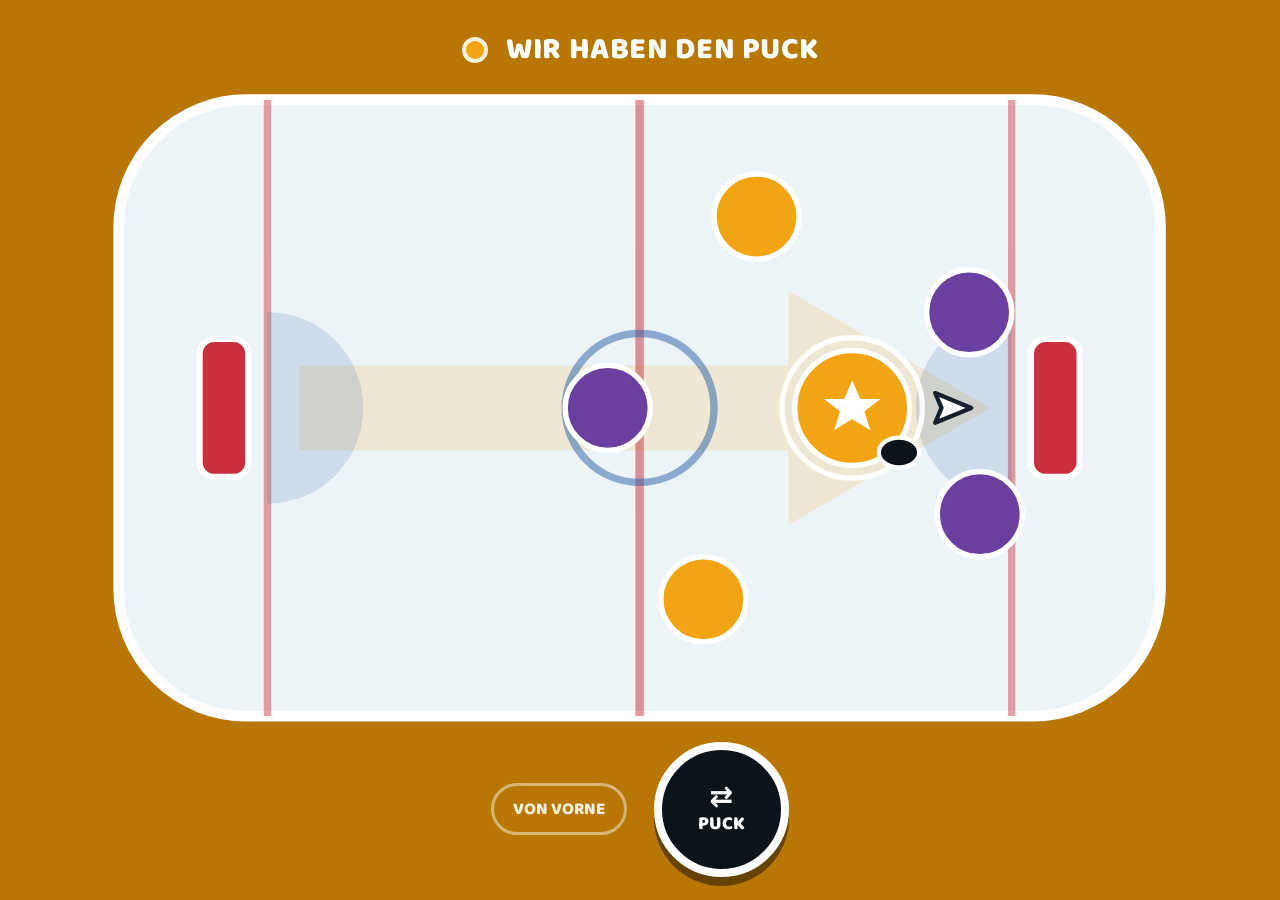
==== index.html @ bde179cf "Rename taktikboard.html to index.html" ====
<!DOCTYPE html>
<html lang="de">
<head>
<meta charset="utf-8">
<meta name="viewport" content="width=device-width, initial-scale=1, maximum-scale=1, user-scalable=no">
<title>Taktikboard</title>
<link rel="preconnect" href="https://fonts.googleapis.com">
<link rel="preconnect" href="https://fonts.gstatic.com" crossorigin>
<link href="https://fonts.googleapis.com/css2?family=Baloo+2:wght@600;800&display=swap" rel="stylesheet">
<style>
  :root{
    --eis:#EDF4F8;
    --eis-tief:#D7E5EE;
    --bande:#16212B;
    --linie-blau:#2B5FA8;
    --linie-rot:#C92F3C;
    --wir:#F2A413;
    --wir-tief:#B87703;
    --gegner:#6B3FA0;
    --gegner-tief:#4A2977;
    --aktiv:var(--wir);
    --aktiv-tief:var(--wir-tief);
  }
  *{box-sizing:border-box;margin:0;padding:0}
  html,body{height:100%}
  body{
    background:var(--bande);
    font-family:"Baloo 2", system-ui, -apple-system, "Segoe UI", sans-serif;
    font-weight:800;
    color:#fff;
    overflow:hidden;
    -webkit-tap-highlight-color:transparent;
    touch-action:manipulation;
  }

  /* Die Bande leuchtet in der Farbe des Teams, das den Puck hat. */
  .rahmen{
    height:100%;
    display:flex;
    flex-direction:column;
    padding:clamp(8px,1.6vmin,18px);
    background:var(--aktiv-tief);
    transition:background .45s ease;
  }
  @media (prefers-reduced-motion:reduce){
    .rahmen,.token,.pfeil-gross,.ziel{transition:none !important}
  }

  .status{
    display:flex;align-items:center;justify-content:center;gap:.6em;
    padding:.35em 0 .5em;
    font-size:clamp(19px,3.4vmin,34px);
    letter-spacing:.02em;
    text-transform:uppercase;
  }
  .status .marke{
    width:.85em;height:.85em;border-radius:50%;
    background:var(--aktiv);
    border:.14em solid rgba(255,255,255,.85);
  }

  .eisflaeche{flex:1;min-height:0;display:flex;align-items:center;justify-content:center}
  svg{width:100%;height:100%;display:block}

  .token{cursor:grab;transition:transform .5s cubic-bezier(.34,1.2,.5,1)}
  .token.zieht{transition:none;cursor:grabbing}
  .token circle{stroke:#fff;stroke-width:5}
  .du-ring{fill:none;stroke:#fff;stroke-width:6;opacity:.9}
  .puls{fill:none;stroke:#fff;stroke-width:8;opacity:0}
  .ziel{transition:opacity .35s ease}
  .pfeil-gross{transition:transform .55s cubic-bezier(.34,1.1,.5,1), fill .45s ease}

  .steuerung{
    display:flex;align-items:center;justify-content:center;gap:clamp(14px,3vmin,32px);
    padding:clamp(8px,1.6vmin,16px) 0 clamp(4px,1vmin,10px);
  }
  .puck-knopf{
    width:clamp(84px,15vmin,150px);height:clamp(84px,15vmin,150px);
    border-radius:50%;
    border:clamp(5px,.9vmin,9px) solid #fff;
    background:#0C1319;
    color:#fff;
    font:inherit;
    font-size:clamp(13px,2.1vmin,22px);
    line-height:1.05;
    text-transform:uppercase;
    display:flex;flex-direction:column;align-items:center;justify-content:center;gap:.15em;
    box-shadow:0 clamp(5px,1vmin,10px) 0 rgba(0,0,0,.45);
    cursor:pointer;
  }
  .puck-knopf:active{transform:translateY(4px);box-shadow:0 2px 0 rgba(0,0,0,.45)}
  .puck-knopf .wechsel{font-size:1.5em;line-height:1}
  .neu{
    background:transparent;border:3px solid rgba(255,255,255,.45);
    color:rgba(255,255,255,.85);font:inherit;font-size:clamp(13px,1.9vmin,19px);
    text-transform:uppercase;padding:.55em 1.1em;border-radius:999px;cursor:pointer;
  }
  .neu:active{background:rgba(255,255,255,.14)}
  button:focus-visible{outline:4px solid #fff;outline-offset:4px}
</style>
</head>
<body>
<div class="rahmen" id="rahmen">

  <div class="status"><span class="marke"></span><span id="statusText">Wir haben den Puck</span></div>

  <div class="eisflaeche">
    <svg id="board" viewBox="0 0 1000 600" preserveAspectRatio="xMidYMid meet" aria-label="Eisfläche">
      <defs>
        <clipPath id="eisClip"><rect x="10" y="10" width="980" height="580" rx="120"/></clipPath>
      </defs>

      <!-- Eis -->
      <rect x="10" y="10" width="980" height="580" rx="120" fill="var(--eis)" stroke="#fff" stroke-width="10"/>
      <g clip-path="url(#eisClip)">
        <!-- Riesenpfeil: die Eisfläche selbst zeigt die Richtung -->
        <g id="pfeilGross" class="pfeil-gross" fill="var(--wir)" opacity=".16">
          <path d="M 180 260 H 640 V 190 L 830 300 L 640 410 V 340 H 180 Z"/>
        </g>
        <!-- Markierungen -->
        <line x1="500" y1="10" x2="500" y2="590" stroke="var(--linie-rot)" stroke-width="8" opacity=".5"/>
        <circle cx="500" cy="300" r="70" fill="none" stroke="var(--linie-blau)" stroke-width="7" opacity=".5"/>
        <circle cx="500" cy="300" r="12" fill="var(--linie-rot)" opacity=".6"/>
        <line x1="150" y1="10" x2="150" y2="590" stroke="var(--linie-rot)" stroke-width="7" opacity=".45"/>
        <line x1="850" y1="10" x2="850" y2="590" stroke="var(--linie-rot)" stroke-width="7" opacity=".45"/>
        <path d="M 150 210 A 90 90 0 0 1 150 390 Z" fill="var(--linie-blau)" opacity=".16"/>
        <path d="M 850 210 A 90 90 0 0 0 850 390 Z" fill="var(--linie-blau)" opacity=".16"/>
      </g>

      <!-- Tore -->
      <g stroke="#fff" stroke-width="6">
        <rect x="86" y="235" width="46" height="130" rx="14" fill="var(--linie-rot)"/>
        <rect x="868" y="235" width="46" height="130" rx="14" fill="var(--linie-rot)"/>
      </g>

      <!-- Zielzone für "Du" -->
      <g id="ziel" class="ziel">
        <circle id="zielKreis" cx="700" cy="300" r="72" fill="none" stroke="var(--wir)"
                stroke-width="9" stroke-dasharray="24 20" opacity=".85"/>
      </g>

      <g id="spieler"></g>
    </svg>
  </div>

  <div class="steuerung">
    <button class="neu" id="neuKnopf" type="button">Von vorne</button>
    <button class="puck-knopf" id="puckKnopf" type="button" aria-label="Puck wechseln">
      <span class="wechsel" aria-hidden="true">⇄</span>
      <span>Puck</span>
    </button>
  </div>
</div>

<script>
(function(){
  const svg      = document.getElementById('board');
  const gruppe   = document.getElementById('spieler');
  const rahmen   = document.getElementById('rahmen');
  const statusEl = document.getElementById('statusText');
  const zielKreis= document.getElementById('zielKreis');
  const zielG    = document.getElementById('ziel');
  const pfeilG   = document.getElementById('pfeilGross');

  const FARBE = {
    wir:     getCSS('--wir'),
    wirTief: getCSS('--wir-tief'),
    geg:     getCSS('--gegner'),
    gegTief: getCSS('--gegner-tief')
  };
  function getCSS(n){ return getComputedStyle(document.documentElement).getPropertyValue(n).trim(); }

  // Zwei Formationen: eine mit Puck, eine ohne.
  const AUFSTELLUNG = {
    wir: {
      du:   {x:700, y:300},
      mate: [{x:610, y:120},{x:560, y:480}],
      geg:  [{x:810, y:210},{x:820, y:400},{x:470, y:300}],
      puck: {x:700, y:300, an:'du'}
    },
    gegner: {
      du:   {x:300, y:300},
      mate: [{x:380, y:140},{x:360, y:465}],
      geg:  [{x:520, y:300},{x:430, y:150},{x:450, y:455}],
      puck: {x:520, y:300, an:'geg0'}
    }
  };

  let zustand = 'wir';
  let geschafft = false;

  // --- Spielfiguren bauen ---------------------------------------------------
  function token(id, r, fill, extra){
    const g = document.createElementNS('http://www.w3.org/2000/svg','g');
    g.setAttribute('class','token');
    g.setAttribute('id', id);
    const c = document.createElementNS('http://www.w3.org/2000/svg','circle');
    c.setAttribute('r', r); c.setAttribute('fill', fill);
    g.appendChild(c);
    if (extra) g.appendChild(extra);
    gruppe.appendChild(g);
    return g;
  }
  function stern(){
    const p = document.createElementNS('http://www.w3.org/2000/svg','path');
    p.setAttribute('d','M0 -26 L7.6 -8.4 L26.5 -8.4 L11.5 3.2 L17 21 L0 10.5 L-17 21 L-11.5 3.2 L-26.5 -8.4 L-7.6 -8.4 Z');
    p.setAttribute('fill','#fff');
    return p;
  }

  const gegner = AUFSTELLUNG.wir.geg.map((_,i)=> token('geg'+i, 40, FARBE.geg));
  const mates  = AUFSTELLUNG.wir.mate.map((_,i)=> token('mate'+i, 40, FARBE.wir));

  const du = token('du', 54, FARBE.wir, stern());
  const ring = document.createElementNS('http://www.w3.org/2000/svg','circle');
  ring.setAttribute('r',66); ring.setAttribute('class','du-ring'); du.appendChild(ring);
  const puls = document.createElementNS('http://www.w3.org/2000/svg','circle');
  puls.setAttribute('r',66); puls.setAttribute('class','puls'); du.appendChild(puls);

  // Richtungspfeil am eigenen Spieler
  const meinPfeil = document.createElementNS('http://www.w3.org/2000/svg','g');
  meinPfeil.innerHTML = '<path d="M -8 -14 L 26 0 L -8 14 L -2 0 Z" fill="#fff" stroke="'+
                        '#16212B" stroke-width="4" stroke-linejoin="round"/>';
  meinPfeil.setAttribute('transform','translate(86,0)');
  du.appendChild(meinPfeil);

  const puck = document.createElementNS('http://www.w3.org/2000/svg','g');
  puck.setAttribute('class','token');
  puck.innerHTML = '<ellipse rx="19" ry="14" fill="#0C1319" stroke="#fff" stroke-width="4"/>';
  gruppe.appendChild(puck);

  // --- Zustand anwenden -----------------------------------------------------
  function setze(el, p){ el.setAttribute('transform','translate('+p.x+','+p.y+')'); }

  function anwenden(){
    const a = AUFSTELLUNG[zustand];
    const istWir = zustand === 'wir';
    const farbe  = istWir ? FARBE.wir : FARBE.geg;
    const tief   = istWir ? FARBE.wirTief : FARBE.gegTief;

    document.documentElement.style.setProperty('--aktiv', farbe);
    document.documentElement.style.setProperty('--aktiv-tief', tief);
    statusEl.textContent = istWir ? 'Wir haben den Puck' : 'Sie haben den Puck';

    setze(du, a.du);
    a.mate.forEach((p,i)=> setze(mates[i], p));
    a.geg.forEach((p,i)=> setze(gegner[i], p));

    // Puck neben den Spieler legen, der ihn hat
    const halter = a.puck.an === 'du' ? a.du : a.geg[0];
    setze(puck, {x: halter.x + (istWir ? 44 : -44), y: halter.y + 42});

    // Riesenpfeil dreht sich: nach vorne oder zurück
    pfeilG.setAttribute('fill', farbe);
    pfeilG.setAttribute('transform', istWir ? 'translate(0,0)' : 'translate(1000,600) rotate(180)');
    meinPfeil.setAttribute('transform', istWir ? 'translate(86,0)' : 'translate(-86,0) rotate(180)');

    zielKreis.setAttribute('cx', a.du.x);
    zielKreis.setAttribute('cy', a.du.y);
    zielKreis.setAttribute('stroke', farbe);
    geschafft = false;
    zielG.style.opacity = 0;          // erst zeigen, wenn er den Spieler bewegt
  }

  function wechsle(){
    zustand = (zustand === 'wir') ? 'gegner' : 'wir';
    anwenden();
  }

  // --- Ziehen ---------------------------------------------------------------
  let zieht = false;
  const pos = {x:0, y:0};

  function svgPunkt(ev){
    const pt = svg.createSVGPoint();
    pt.x = ev.clientX; pt.y = ev.clientY;
    return pt.matrixTransform(svg.getScreenCTM().inverse());
  }

  du.addEventListener('pointerdown', ev=>{
    zieht = true;
    du.classList.add('zieht');
    du.setPointerCapture(ev.pointerId);
    zielG.style.opacity = geschafft ? 0 : 1;
    ev.preventDefault();
  });

  du.addEventListener('pointermove', ev=>{
    if(!zieht) return;
    const p = svgPunkt(ev);
    pos.x = Math.max(70, Math.min(930, p.x));
    pos.y = Math.max(70, Math.min(530, p.y));
    setze(du, pos);
  });

  function loslassen(ev){
    if(!zieht) return;
    zieht = false;
    du.classList.remove('zieht');
    pruefe();
  }
  du.addEventListener('pointerup', loslassen);
  du.addEventListener('pointercancel', loslassen);

  function pruefe(){
    const ziel = AUFSTELLUNG[zustand].du;
    const d = Math.hypot(pos.x - ziel.x, pos.y - ziel.y);
    if(d < 110){
      setze(du, ziel);
      zielG.style.opacity = 0;
      geschafft = true;
      jubel();
    }
  }

  function jubel(){
    puls.animate(
      [{r:66, opacity:.95, strokeWidth:10},{r:130, opacity:0, strokeWidth:2}],
      {duration:600, easing:'ease-out'}
    );
  }

  // Tastatur: Pfeiltasten bewegen den eigenen Spieler
  document.addEventListener('keydown', ev=>{
    const schritt = 25;
    const m = {ArrowLeft:[-1,0], ArrowRight:[1,0], ArrowUp:[0,-1], ArrowDown:[0,1]}[ev.key];
    if(!m) return;
    ev.preventDefault();
    const t = du.getAttribute('transform').match(/-?\d+(\.\d+)?/g).map(Number);
    pos.x = Math.max(70, Math.min(930, t[0] + m[0]*schritt));
    pos.y = Math.max(70, Math.min(530, t[1] + m[1]*schritt));
    du.classList.add('zieht');
    setze(du, pos);
    zielG.style.opacity = 1;
    clearTimeout(window.__kbTimer);
    window.__kbTimer = setTimeout(()=>{ du.classList.remove('zieht'); pruefe(); }, 220);
  });

  document.getElementById('puckKnopf').addEventListener('click', wechsle);
  document.getElementById('neuKnopf').addEventListener('click', anwenden);

  anwenden();
})();
</script>
</body>
</html>
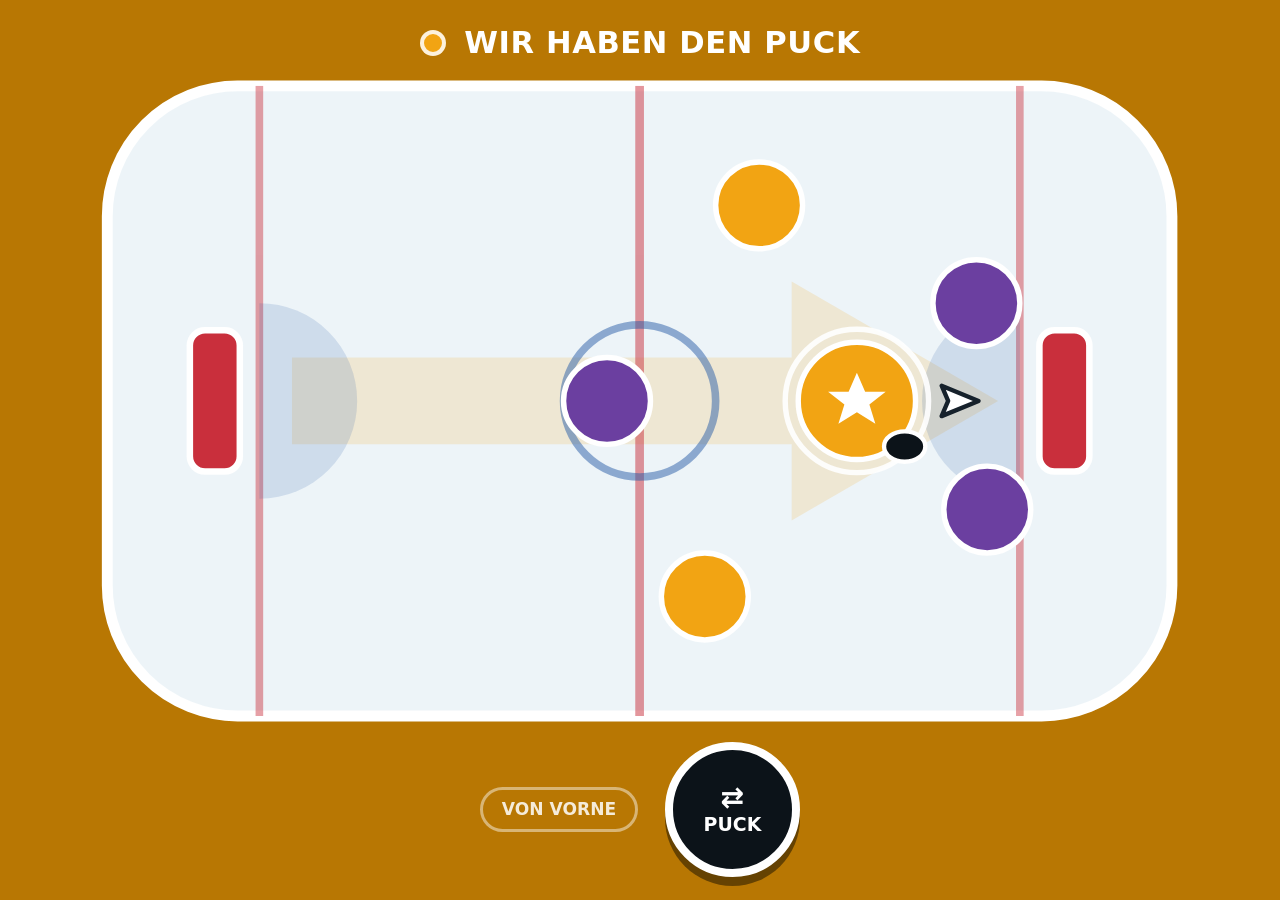
==== commit a528855a: "Add files via upload" ====
--- a/index.html
+++ b/index.html
@@ -2,11 +2,14 @@
 <html lang="de">
 <head>
 <meta charset="utf-8">
-<meta name="viewport" content="width=device-width, initial-scale=1, maximum-scale=1, user-scalable=no">
+<meta name="viewport" content="width=device-width, initial-scale=1, maximum-scale=1, user-scalable=no, viewport-fit=cover">
+<meta name="apple-mobile-web-app-capable" content="yes">
+<meta name="apple-mobile-web-app-status-bar-style" content="black-translucent">
+<meta name="apple-mobile-web-app-title" content="Taktikboard">
+<meta name="theme-color" content="#16212B">
 <title>Taktikboard</title>
-<link rel="preconnect" href="https://fonts.googleapis.com">
-<link rel="preconnect" href="https://fonts.gstatic.com" crossorigin>
-<link href="https://fonts.googleapis.com/css2?family=Baloo+2:wght@600;800&display=swap" rel="stylesheet">
+<link rel="manifest" href="manifest.webmanifest">
+<link rel="apple-touch-icon" href="icon-180.png">
 <style>
   :root{
     --eis:#EDF4F8;
@@ -22,10 +25,10 @@
     --aktiv-tief:var(--wir-tief);
   }
   *{box-sizing:border-box;margin:0;padding:0}
-  html,body{height:100%}
+  html,body{height:100%;height:100dvh}
   body{
     background:var(--bande);
-    font-family:"Baloo 2", system-ui, -apple-system, "Segoe UI", sans-serif;
+    font-family:ui-rounded, "SF Pro Rounded", "Baloo 2", system-ui, -apple-system, "Segoe UI", sans-serif;
     font-weight:800;
     color:#fff;
     overflow:hidden;
@@ -38,7 +41,10 @@
     height:100%;
     display:flex;
     flex-direction:column;
-    padding:clamp(8px,1.6vmin,18px);
+    padding:calc(clamp(8px,1.6vmin,18px) + env(safe-area-inset-top))
+            calc(clamp(8px,1.6vmin,18px) + env(safe-area-inset-right))
+            calc(clamp(8px,1.6vmin,18px) + env(safe-area-inset-bottom))
+            calc(clamp(8px,1.6vmin,18px) + env(safe-area-inset-left));
     background:var(--aktiv-tief);
     transition:background .45s ease;
   }
@@ -62,7 +68,7 @@
   .eisflaeche{flex:1;min-height:0;display:flex;align-items:center;justify-content:center}
   svg{width:100%;height:100%;display:block}
 
-  .token{cursor:grab;transition:transform .5s cubic-bezier(.34,1.2,.5,1)}
+  .token{cursor:grab;touch-action:none;transition:transform .5s cubic-bezier(.34,1.2,.5,1)}
   .token.zieht{transition:none;cursor:grabbing}
   .token circle{stroke:#fff;stroke-width:5}
   .du-ring{fill:none;stroke:#fff;stroke-width:6;opacity:.9}
@@ -190,43 +196,44 @@
   let geschafft = false;
 
   // --- Spielfiguren bauen ---------------------------------------------------
+  // Alle SVG-Knoten hierüber bauen. innerHTML funktioniert auf SVG-Elementen
+  // in iOS-Safari nicht zuverlässig und bricht das ganze Skript ab.
+  function svgEl(tag, attrs){
+    const el = document.createElementNS('http://www.w3.org/2000/svg', tag);
+    for (const k in attrs) el.setAttribute(k, attrs[k]);
+    return el;
+  }
   function token(id, r, fill, extra){
-    const g = document.createElementNS('http://www.w3.org/2000/svg','g');
-    g.setAttribute('class','token');
-    g.setAttribute('id', id);
-    const c = document.createElementNS('http://www.w3.org/2000/svg','circle');
-    c.setAttribute('r', r); c.setAttribute('fill', fill);
-    g.appendChild(c);
+    const g = svgEl('g', {class:'token', id:id});
+    g.appendChild(svgEl('circle', {r:r, fill:fill}));
     if (extra) g.appendChild(extra);
     gruppe.appendChild(g);
     return g;
   }
   function stern(){
-    const p = document.createElementNS('http://www.w3.org/2000/svg','path');
-    p.setAttribute('d','M0 -26 L7.6 -8.4 L26.5 -8.4 L11.5 3.2 L17 21 L0 10.5 L-17 21 L-11.5 3.2 L-26.5 -8.4 L-7.6 -8.4 Z');
-    p.setAttribute('fill','#fff');
-    return p;
+    return svgEl('path', {
+      d:'M0 -26 L7.6 -8.4 L26.5 -8.4 L11.5 3.2 L17 21 L0 10.5 L-17 21 L-11.5 3.2 L-26.5 -8.4 L-7.6 -8.4 Z',
+      fill:'#fff'
+    });
   }
 
   const gegner = AUFSTELLUNG.wir.geg.map((_,i)=> token('geg'+i, 40, FARBE.geg));
   const mates  = AUFSTELLUNG.wir.mate.map((_,i)=> token('mate'+i, 40, FARBE.wir));
 
   const du = token('du', 54, FARBE.wir, stern());
-  const ring = document.createElementNS('http://www.w3.org/2000/svg','circle');
-  ring.setAttribute('r',66); ring.setAttribute('class','du-ring'); du.appendChild(ring);
-  const puls = document.createElementNS('http://www.w3.org/2000/svg','circle');
-  puls.setAttribute('r',66); puls.setAttribute('class','puls'); du.appendChild(puls);
+  const ring = svgEl('circle', {r:66, class:'du-ring'}); du.appendChild(ring);
+  const puls = svgEl('circle', {r:66, class:'puls'}); du.appendChild(puls);
 
   // Richtungspfeil am eigenen Spieler
-  const meinPfeil = document.createElementNS('http://www.w3.org/2000/svg','g');
-  meinPfeil.innerHTML = '<path d="M -8 -14 L 26 0 L -8 14 L -2 0 Z" fill="#fff" stroke="'+
-                        '#16212B" stroke-width="4" stroke-linejoin="round"/>';
-  meinPfeil.setAttribute('transform','translate(86,0)');
+  const meinPfeil = svgEl('g', {transform:'translate(86,0)'});
+  meinPfeil.appendChild(svgEl('path', {
+    d:'M -8 -14 L 26 0 L -8 14 L -2 0 Z',
+    fill:'#fff', stroke:'#16212B', 'stroke-width':4, 'stroke-linejoin':'round'
+  }));
   du.appendChild(meinPfeil);
 
-  const puck = document.createElementNS('http://www.w3.org/2000/svg','g');
-  puck.setAttribute('class','token');
-  puck.innerHTML = '<ellipse rx="19" ry="14" fill="#0C1319" stroke="#fff" stroke-width="4"/>';
+  const puck = svgEl('g', {class:'token'});
+  puck.appendChild(svgEl('ellipse', {rx:19, ry:14, fill:'#0C1319', stroke:'#fff', 'stroke-width':4}));
   gruppe.appendChild(puck);
 
   // --- Zustand anwenden -----------------------------------------------------
@@ -315,7 +322,7 @@
 
   function jubel(){
     puls.animate(
-      [{r:66, opacity:.95, strokeWidth:10},{r:130, opacity:0, strokeWidth:2}],
+      [{transform:'scale(1)', opacity:.95},{transform:'scale(2)', opacity:0}],
       {duration:600, easing:'ease-out'}
     );
   }
@@ -341,6 +348,13 @@
 
   anwenden();
 })();
+
+// Offline-Betrieb. Läuft nur über http(s), beim direkten Öffnen der Datei nicht.
+if ('serviceWorker' in navigator && location.protocol.startsWith('http')) {
+  window.addEventListener('load', () => {
+    navigator.serviceWorker.register('sw.js').catch(() => {});
+  });
+}
 </script>
 </body>
 </html>
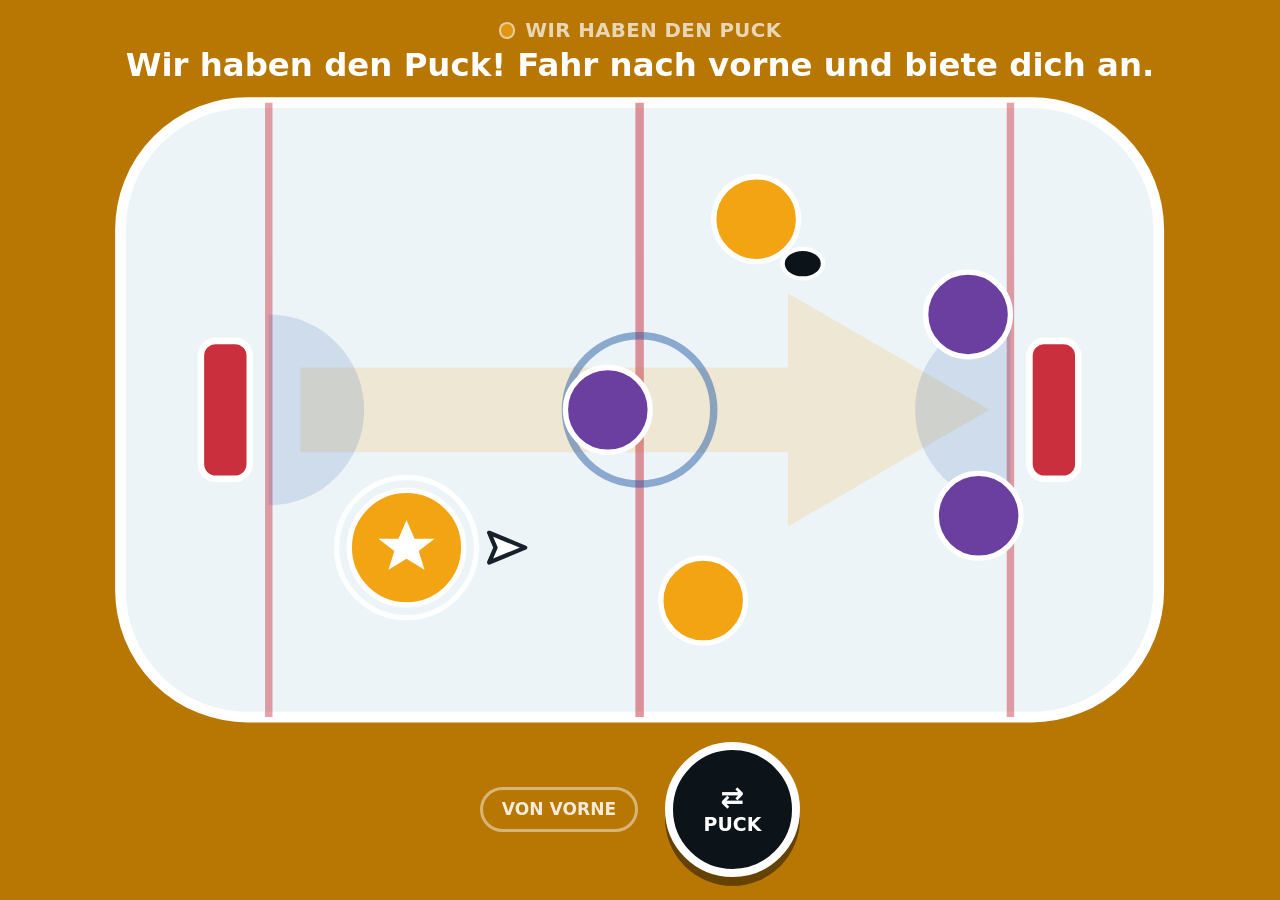
==== commit dbebe2b4: "Add files via upload" ====
--- a/index.html
+++ b/index.html
@@ -49,21 +49,31 @@
     transition:background .45s ease;
   }
   @media (prefers-reduced-motion:reduce){
-    .rahmen,.token,.pfeil-gross,.ziel{transition:none !important}
-  }
-
+    .rahmen,.token,.pfeil-gross{transition:none !important}
+  }
+
+  .kopf{padding:.3em 0 .45em;text-align:center}
   .status{
-    display:flex;align-items:center;justify-content:center;gap:.6em;
-    padding:.35em 0 .5em;
-    font-size:clamp(19px,3.4vmin,34px);
+    display:flex;align-items:center;justify-content:center;gap:.5em;
+    font-size:clamp(14px,2.2vmin,22px);
     letter-spacing:.02em;
     text-transform:uppercase;
+    opacity:.7;
   }
   .status .marke{
     width:.85em;height:.85em;border-radius:50%;
     background:var(--aktiv);
     border:.14em solid rgba(255,255,255,.85);
   }
+  /* Der Aufgabentext ist für dich zum Vorlesen — deshalb groß und ruhig. */
+  .aufgabe{
+    font-size:clamp(20px,3.6vmin,38px);
+    line-height:1.15;
+    margin-top:.15em;
+    padding:0 .5em;
+    transition:opacity .3s ease;
+  }
+  .aufgabe.geloest{opacity:.45}
 
   .eisflaeche{flex:1;min-height:0;display:flex;align-items:center;justify-content:center}
   svg{width:100%;height:100%;display:block}
@@ -73,7 +83,6 @@
   .token circle{stroke:#fff;stroke-width:5}
   .du-ring{fill:none;stroke:#fff;stroke-width:6;opacity:.9}
   .puls{fill:none;stroke:#fff;stroke-width:8;opacity:0}
-  .ziel{transition:opacity .35s ease}
   .pfeil-gross{transition:transform .55s cubic-bezier(.34,1.1,.5,1), fill .45s ease}
 
   .steuerung{
@@ -108,7 +117,10 @@
 <body>
 <div class="rahmen" id="rahmen">
 
-  <div class="status"><span class="marke"></span><span id="statusText">Wir haben den Puck</span></div>
+  <div class="kopf">
+    <div class="status"><span class="marke"></span><span id="statusText">Wir haben den Puck</span></div>
+    <div class="aufgabe" id="aufgabeText">Fahr nach vorne und biete dich an!</div>
+  </div>
 
   <div class="eisflaeche">
     <svg id="board" viewBox="0 0 1000 600" preserveAspectRatio="xMidYMid meet" aria-label="Eisfläche">
@@ -139,13 +151,8 @@
         <rect x="868" y="235" width="46" height="130" rx="14" fill="var(--linie-rot)"/>
       </g>
 
-      <!-- Zielzone für "Du" -->
-      <g id="ziel" class="ziel">
-        <circle id="zielKreis" cx="700" cy="300" r="72" fill="none" stroke="var(--wir)"
-                stroke-width="9" stroke-dasharray="24 20" opacity=".85"/>
-      </g>
-
       <g id="spieler"></g>
+      <g id="konfetti"></g>
     </svg>
   </div>
 
@@ -164,8 +171,8 @@
   const gruppe   = document.getElementById('spieler');
   const rahmen   = document.getElementById('rahmen');
   const statusEl = document.getElementById('statusText');
-  const zielKreis= document.getElementById('zielKreis');
-  const zielG    = document.getElementById('ziel');
+  const aufgabeEl= document.getElementById('aufgabeText');
+  const konfettiG= document.getElementById('konfetti');
   const pfeilG   = document.getElementById('pfeilGross');
 
   const FARBE = {
@@ -176,19 +183,28 @@
   };
   function getCSS(n){ return getComputedStyle(document.documentElement).getPropertyValue(n).trim(); }
 
-  // Zwei Formationen: eine mit Puck, eine ohne.
+  // Zwei Formationen. start = wo er anfängt, ziel = wo er hin soll.
+  // Die beiden dürfen NIE gleich sein, sonst gibt es nichts zu tun.
   const AUFSTELLUNG = {
     wir: {
-      du:   {x:700, y:300},
-      mate: [{x:610, y:120},{x:560, y:480}],
-      geg:  [{x:810, y:210},{x:820, y:400},{x:470, y:300}],
-      puck: {x:700, y:300, an:'du'}
+      // Puck bei uns: er steht hinten und soll mit nach vorne.
+      start: {x:280, y:430},
+      ziel:  {x:700, y:300},
+      mate:  [{x:610, y:120},{x:560, y:480}],
+      geg:   [{x:810, y:210},{x:820, y:400},{x:470, y:300}],
+      puckAn:'geg0-nein',
+      aufgabe:'Wir haben den Puck! Fahr nach vorne und biete dich an.',
+      lob:'Super! Vorne hilft man mit.'
     },
     gegner: {
-      du:   {x:300, y:300},
-      mate: [{x:380, y:140},{x:360, y:465}],
-      geg:  [{x:520, y:300},{x:430, y:150},{x:450, y:455}],
-      puck: {x:520, y:300, an:'geg0'}
+      // Puck beim Gegner: er steht vorne und muss zurück vors eigene Tor.
+      start: {x:730, y:180},
+      ziel:  {x:300, y:300},
+      mate:  [{x:380, y:140},{x:360, y:465}],
+      geg:   [{x:520, y:300},{x:430, y:150},{x:450, y:455}],
+      puckAn:'geg0',
+      aufgabe:'Der Gegner hat den Puck! Fahr zurück vor dein Tor.',
+      lob:'Stark! Du hilfst hinten mit.'
     }
   };
 
@@ -247,14 +263,18 @@
 
     document.documentElement.style.setProperty('--aktiv', farbe);
     document.documentElement.style.setProperty('--aktiv-tief', tief);
-    statusEl.textContent = istWir ? 'Wir haben den Puck' : 'Sie haben den Puck';
-
-    setze(du, a.du);
+    statusEl.textContent = istWir ? 'Wir haben den Puck' : 'Gegner hat den Puck';
+    aufgabeEl.textContent = a.aufgabe;
+    aufgabeEl.classList.remove('geloest');
+
+    setze(du, a.start);
+    pos.x = a.start.x; pos.y = a.start.y;
     a.mate.forEach((p,i)=> setze(mates[i], p));
     a.geg.forEach((p,i)=> setze(gegner[i], p));
 
-    // Puck neben den Spieler legen, der ihn hat
-    const halter = a.puck.an === 'du' ? a.du : a.geg[0];
+    // Puck neben den Spieler legen, der ihn hat.
+    // Bei "wir" hat ihn ein Mitspieler, nicht er selbst — er soll sich ja anbieten.
+    const halter = istWir ? a.mate[0] : a.geg[0];
     setze(puck, {x: halter.x + (istWir ? 44 : -44), y: halter.y + 42});
 
     // Riesenpfeil dreht sich: nach vorne oder zurück
@@ -262,11 +282,8 @@
     pfeilG.setAttribute('transform', istWir ? 'translate(0,0)' : 'translate(1000,600) rotate(180)');
     meinPfeil.setAttribute('transform', istWir ? 'translate(86,0)' : 'translate(-86,0) rotate(180)');
 
-    zielKreis.setAttribute('cx', a.du.x);
-    zielKreis.setAttribute('cy', a.du.y);
-    zielKreis.setAttribute('stroke', farbe);
     geschafft = false;
-    zielG.style.opacity = 0;          // erst zeigen, wenn er den Spieler bewegt
+    while (konfettiG.firstChild) konfettiG.removeChild(konfettiG.firstChild);
   }
 
   function wechsle(){
@@ -288,7 +305,6 @@
     zieht = true;
     du.classList.add('zieht');
     du.setPointerCapture(ev.pointerId);
-    zielG.style.opacity = geschafft ? 0 : 1;
     ev.preventDefault();
   });
 
@@ -310,21 +326,55 @@
   du.addEventListener('pointercancel', loslassen);
 
   function pruefe(){
-    const ziel = AUFSTELLUNG[zustand].du;
-    const d = Math.hypot(pos.x - ziel.x, pos.y - ziel.y);
-    if(d < 110){
-      setze(du, ziel);
-      zielG.style.opacity = 0;
+    if(geschafft) return;
+    const a = AUFSTELLUNG[zustand];
+    // Ohne sichtbaren Kreis muss die Trefferzone großzügig sein.
+    const d = Math.hypot(pos.x - a.ziel.x, pos.y - a.ziel.y);
+    if(d < 170){
+      setze(du, a.ziel);
+      pos.x = a.ziel.x; pos.y = a.ziel.y;
       geschafft = true;
+      aufgabeEl.textContent = a.lob;
+      aufgabeEl.classList.add('geloest');
       jubel();
     }
   }
 
   function jubel(){
+    const ziel = AUFSTELLUNG[zustand].ziel;
+
+    // Ring stößt sich ab
     puls.animate(
-      [{transform:'scale(1)', opacity:.95},{transform:'scale(2)', opacity:0}],
-      {duration:600, easing:'ease-out'}
+      [{transform:'scale(1)', opacity:.95},{transform:'scale(2.4)', opacity:0}],
+      {duration:700, easing:'ease-out'}
     );
+    // Spieler hüpft kurz
+    du.animate(
+      [{transform:'translate('+ziel.x+'px,'+ziel.y+'px) scale(1)'},
+       {transform:'translate('+ziel.x+'px,'+ziel.y+'px) scale(1.35)'},
+       {transform:'translate('+ziel.x+'px,'+ziel.y+'px) scale(1)'}],
+      {duration:520, easing:'ease-out'}
+    );
+
+    // Sterne fliegen nach außen
+    const farben = ['#F2A413','#FFFFFF','#FFD874','#2B5FA8'];
+    for(let i=0; i<14; i++){
+      const winkel = (Math.PI*2/14)*i + Math.random()*.4;
+      const weite  = 130 + Math.random()*110;
+      const s = svgEl('path', {
+        d:'M0 -13 L3.8 -4.2 L13.2 -4.2 L5.7 1.6 L8.5 10.5 L0 5.2 L-8.5 10.5 L-5.7 1.6 L-13.2 -4.2 L-3.8 -4.2 Z',
+        fill: farben[i % farben.length],
+        transform:'translate('+ziel.x+','+ziel.y+')'
+      });
+      konfettiG.appendChild(s);
+      const anim = s.animate([
+        {transform:'translate('+ziel.x+'px,'+ziel.y+'px) scale(.4) rotate(0deg)', opacity:1},
+        {transform:'translate('+(ziel.x+Math.cos(winkel)*weite)+'px,'+
+                                (ziel.y+Math.sin(winkel)*weite)+'px) scale(1.5) rotate('+
+                                (Math.random()*540-270)+'deg)', opacity:0}
+      ], {duration:750 + Math.random()*350, easing:'cubic-bezier(.2,.7,.4,1)'});
+      anim.onfinish = ()=> s.remove();
+    }
   }
 
   // Tastatur: Pfeiltasten bewegen den eigenen Spieler
@@ -338,7 +388,6 @@
     pos.y = Math.max(70, Math.min(530, t[1] + m[1]*schritt));
     du.classList.add('zieht');
     setze(du, pos);
-    zielG.style.opacity = 1;
     clearTimeout(window.__kbTimer);
     window.__kbTimer = setTimeout(()=>{ du.classList.remove('zieht'); pruefe(); }, 220);
   });
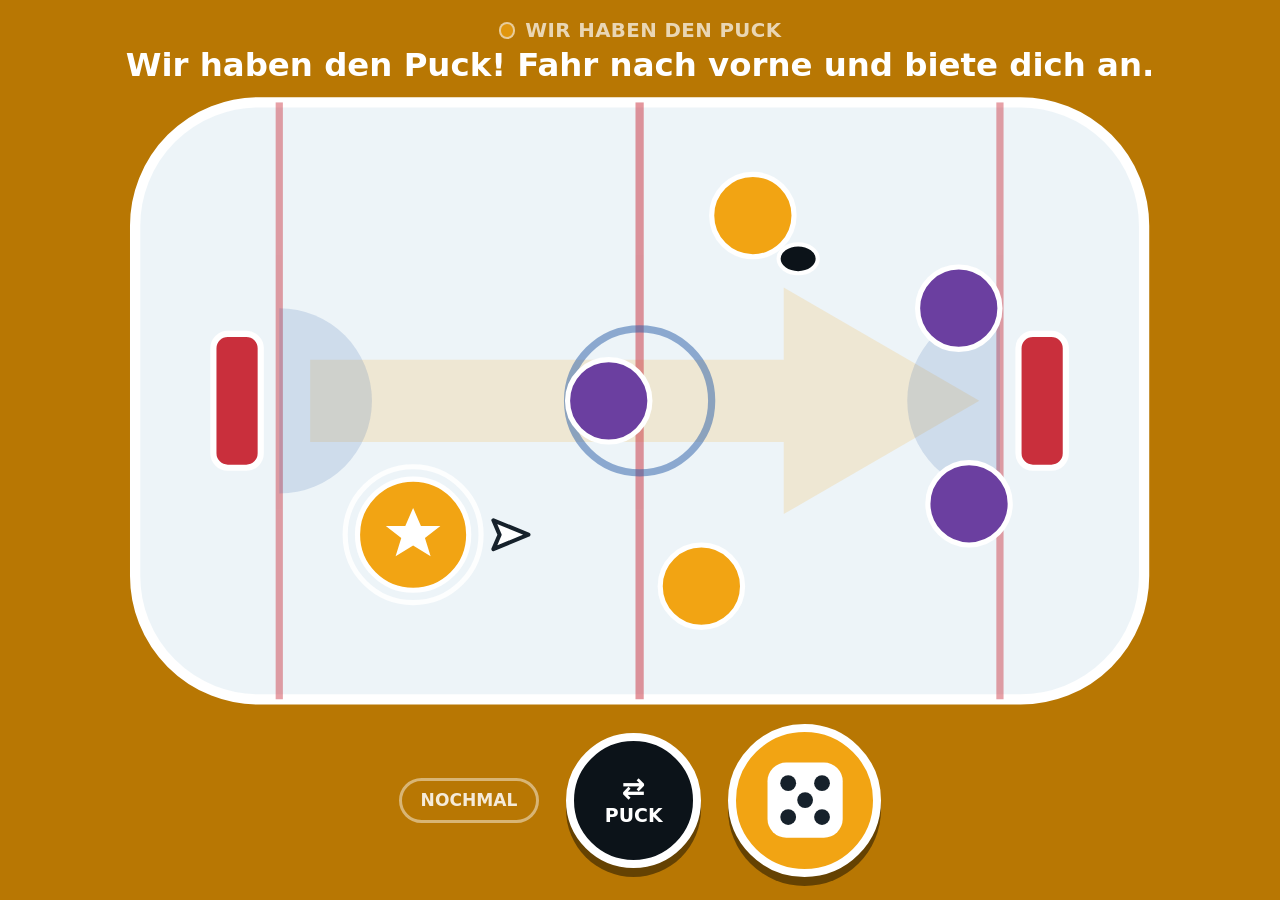
==== commit 44ba2dc7: "Zufällige Aufgaben mit Würfel-Button - AUFGABEN-Liste mit 6 Aufgaben ersetzt die zwei festen Formati" ====
--- a/index.html
+++ b/index.html
@@ -105,6 +105,14 @@
   }
   .puck-knopf:active{transform:translateY(4px);box-shadow:0 2px 0 rgba(0,0,0,.45)}
   .puck-knopf .wechsel{font-size:1.5em;line-height:1}
+  /* Der Würfel ist der Haupt-Knopf: neue Aufgabe. Deshalb heller und etwas größer. */
+  .wuerfel-knopf{
+    background:var(--aktiv);
+    width:clamp(96px,17vmin,168px);height:clamp(96px,17vmin,168px);
+    padding:clamp(14px,2.6vmin,28px);
+    transition:background .45s ease;
+  }
+  .wuerfel-knopf svg{width:100%;height:100%;display:block}
   .neu{
     background:transparent;border:3px solid rgba(255,255,255,.45);
     color:rgba(255,255,255,.85);font:inherit;font-size:clamp(13px,1.9vmin,19px);
@@ -157,10 +165,20 @@
   </div>
 
   <div class="steuerung">
-    <button class="neu" id="neuKnopf" type="button">Von vorne</button>
-    <button class="puck-knopf" id="puckKnopf" type="button" aria-label="Puck wechseln">
+    <button class="neu" id="neuKnopf" type="button">Nochmal</button>
+    <button class="puck-knopf" id="puckKnopf" type="button" aria-label="Andere Puck-Seite">
       <span class="wechsel" aria-hidden="true">⇄</span>
       <span>Puck</span>
+    </button>
+    <button class="puck-knopf wuerfel-knopf" id="wuerfelKnopf" type="button" aria-label="Neue Aufgabe würfeln">
+      <svg id="wuerfelIcon" viewBox="0 0 48 48" aria-hidden="true">
+        <rect x="4" y="4" width="40" height="40" rx="10" fill="#fff"/>
+        <circle cx="15" cy="15" r="4.2" fill="#16212B"/>
+        <circle cx="33" cy="15" r="4.2" fill="#16212B"/>
+        <circle cx="24" cy="24" r="4.2" fill="#16212B"/>
+        <circle cx="15" cy="33" r="4.2" fill="#16212B"/>
+        <circle cx="33" cy="33" r="4.2" fill="#16212B"/>
+      </svg>
     </button>
   </div>
 </div>
@@ -173,6 +191,7 @@
   const statusEl = document.getElementById('statusText');
   const aufgabeEl= document.getElementById('aufgabeText');
   const konfettiG= document.getElementById('konfetti');
+  const wuerfelIcon = document.getElementById('wuerfelIcon');
   const pfeilG   = document.getElementById('pfeilGross');
 
   const FARBE = {
@@ -183,32 +202,69 @@
   };
   function getCSS(n){ return getComputedStyle(document.documentElement).getPropertyValue(n).trim(); }
 
-  // Zwei Formationen. start = wo er anfängt, ziel = wo er hin soll.
+  // Jede Aufgabe steht für sich. start = wo er anfängt, ziel = wo er hin soll.
   // Die beiden dürfen NIE gleich sein, sonst gibt es nichts zu tun.
-  const AUFSTELLUNG = {
-    wir: {
-      // Puck bei uns: er steht hinten und soll mit nach vorne.
-      start: {x:280, y:430},
-      ziel:  {x:700, y:300},
-      mate:  [{x:610, y:120},{x:560, y:480}],
-      geg:   [{x:810, y:210},{x:820, y:400},{x:470, y:300}],
-      puckAn:'geg0-nein',
-      aufgabe:'Wir haben den Puck! Fahr nach vorne und biete dich an.',
-      lob:'Super! Vorne hilft man mit.'
+  // puck = 'wir' oder 'gegner' — bestimmt Farbe, Pfeilrichtung und Statuszeile.
+  // Neue Aufgaben einfach unten anhängen, sonst ist nichts anzupassen.
+  const AUFGABEN = [
+    {
+      puck:'wir',
+      start:{x:280, y:430},
+      ziel: {x:700, y:300},
+      mate: [{x:610, y:120},{x:560, y:480}],
+      geg:  [{x:810, y:210},{x:820, y:400},{x:470, y:300}],
+      text:'Wir haben den Puck! Fahr nach vorne und biete dich an.',
+      lob: 'Super! Vorne hilft man mit.'
     },
-    gegner: {
-      // Puck beim Gegner: er steht vorne und muss zurück vors eigene Tor.
-      start: {x:730, y:180},
-      ziel:  {x:300, y:300},
-      mate:  [{x:380, y:140},{x:360, y:465}],
-      geg:   [{x:520, y:300},{x:430, y:150},{x:450, y:455}],
-      puckAn:'geg0',
-      aufgabe:'Der Gegner hat den Puck! Fahr zurück vor dein Tor.',
-      lob:'Stark! Du hilfst hinten mit.'
+    {
+      puck:'wir',
+      start:{x:620, y:300},
+      ziel: {x:790, y:470},
+      mate: [{x:540, y:170},{x:330, y:380}],
+      geg:  [{x:700, y:180},{x:760, y:300},{x:480, y:460}],
+      text:'Dein Freund hat den Puck. Fahr zum Tor, damit er dir zuspielen kann!',
+      lob: 'Genau! Vor dem Tor kannst du Tore schießen.'
+    },
+    {
+      puck:'wir',
+      start:{x:250, y:170},
+      ziel: {x:500, y:300},
+      mate: [{x:180, y:400},{x:700, y:210}],
+      geg:  [{x:380, y:250},{x:620, y:430},{x:800, y:330}],
+      text:'Der Puck kommt aus unserer Ecke. Fahr in die Mitte und hol ihn ab!',
+      lob: 'Toll! In der Mitte bist du gut zu finden.'
+    },
+    {
+      puck:'gegner',
+      start:{x:730, y:180},
+      ziel: {x:300, y:300},
+      mate: [{x:380, y:140},{x:360, y:465}],
+      geg:  [{x:520, y:300},{x:430, y:150},{x:450, y:455}],
+      text:'Der Gegner hat den Puck! Fahr zurück vor dein Tor.',
+      lob: 'Stark! Du hilfst hinten mit.'
+    },
+    {
+      puck:'gegner',
+      start:{x:520, y:150},
+      ziel: {x:330, y:430},
+      mate: [{x:300, y:180},{x:600, y:320}],
+      geg:  [{x:450, y:450},{x:640, y:170},{x:720, y:400}],
+      text:'Ein Gegner fährt zu deinem Tor. Fahr zwischen ihn und das Tor!',
+      lob: 'Klasse! Immer zwischen Gegner und Tor.'
+    },
+    {
+      puck:'gegner',
+      start:{x:800, y:300},
+      ziel: {x:540, y:235},
+      mate: [{x:400, y:420},{x:250, y:280}],
+      geg:  [{x:620, y:170},{x:700, y:430},{x:450, y:300}],
+      text:'Der Gegner ganz nah bei dir hat den Puck. Fahr hin und störe ihn!',
+      lob: 'Ja! Nah dran ist er nervös.'
     }
-  };
-
-  let zustand = 'wir';
+  ];
+
+  let nr = 0;                       // welche Aufgabe gerade läuft
+  let zustand = AUFGABEN[0].puck;
   let geschafft = false;
 
   // --- Spielfiguren bauen ---------------------------------------------------
@@ -233,8 +289,8 @@
     });
   }
 
-  const gegner = AUFSTELLUNG.wir.geg.map((_,i)=> token('geg'+i, 40, FARBE.geg));
-  const mates  = AUFSTELLUNG.wir.mate.map((_,i)=> token('mate'+i, 40, FARBE.wir));
+  const gegner = AUFGABEN[0].geg.map((_,i)=> token('geg'+i, 40, FARBE.geg));
+  const mates  = AUFGABEN[0].mate.map((_,i)=> token('mate'+i, 40, FARBE.wir));
 
   const du = token('du', 54, FARBE.wir, stern());
   const ring = svgEl('circle', {r:66, class:'du-ring'}); du.appendChild(ring);
@@ -256,7 +312,8 @@
   function setze(el, p){ el.setAttribute('transform','translate('+p.x+','+p.y+')'); }
 
   function anwenden(){
-    const a = AUFSTELLUNG[zustand];
+    const a = AUFGABEN[nr];
+    zustand = a.puck;
     const istWir = zustand === 'wir';
     const farbe  = istWir ? FARBE.wir : FARBE.geg;
     const tief   = istWir ? FARBE.wirTief : FARBE.gegTief;
@@ -264,7 +321,7 @@
     document.documentElement.style.setProperty('--aktiv', farbe);
     document.documentElement.style.setProperty('--aktiv-tief', tief);
     statusEl.textContent = istWir ? 'Wir haben den Puck' : 'Gegner hat den Puck';
-    aufgabeEl.textContent = a.aufgabe;
+    aufgabeEl.textContent = a.text;
     aufgabeEl.classList.remove('geloest');
 
     setze(du, a.start);
@@ -286,9 +343,29 @@
     while (konfettiG.firstChild) konfettiG.removeChild(konfettiG.firstChild);
   }
 
+  // Zufällig, aber nie zweimal dieselbe hintereinander.
+  function zufall(nurDiese){
+    const moeglich = AUFGABEN
+      .map((a,i)=> i)
+      .filter(i => i !== nr && (!nurDiese || AUFGABEN[i].puck === nurDiese));
+    if(!moeglich.length) return;
+    nr = moeglich[Math.floor(Math.random()*moeglich.length)];
+    anwenden();
+  }
+
+  function wuerfeln(){
+    wuerfelIcon.animate(
+      [{transform:'rotate(0deg) scale(1)'},
+       {transform:'rotate(360deg) scale(1.2)'},
+       {transform:'rotate(720deg) scale(1)'}],
+      {duration:500, easing:'ease-out'}
+    );
+    zufall(null);
+  }
+
+  // Puck-Knopf: neue Aufgabe, aber mit der jeweils anderen Puck-Seite.
   function wechsle(){
-    zustand = (zustand === 'wir') ? 'gegner' : 'wir';
-    anwenden();
+    zufall(zustand === 'wir' ? 'gegner' : 'wir');
   }
 
   // --- Ziehen ---------------------------------------------------------------
@@ -327,7 +404,7 @@
 
   function pruefe(){
     if(geschafft) return;
-    const a = AUFSTELLUNG[zustand];
+    const a = AUFGABEN[nr];
     // Ohne sichtbaren Kreis muss die Trefferzone großzügig sein.
     const d = Math.hypot(pos.x - a.ziel.x, pos.y - a.ziel.y);
     if(d < 170){
@@ -341,7 +418,7 @@
   }
 
   function jubel(){
-    const ziel = AUFSTELLUNG[zustand].ziel;
+    const ziel = AUFGABEN[nr].ziel;
 
     // Ring stößt sich ab
     puls.animate(
@@ -393,6 +470,7 @@
   });
 
   document.getElementById('puckKnopf').addEventListener('click', wechsle);
+  document.getElementById('wuerfelKnopf').addEventListener('click', wuerfeln);
   document.getElementById('neuKnopf').addEventListener('click', anwenden);
 
   anwenden();
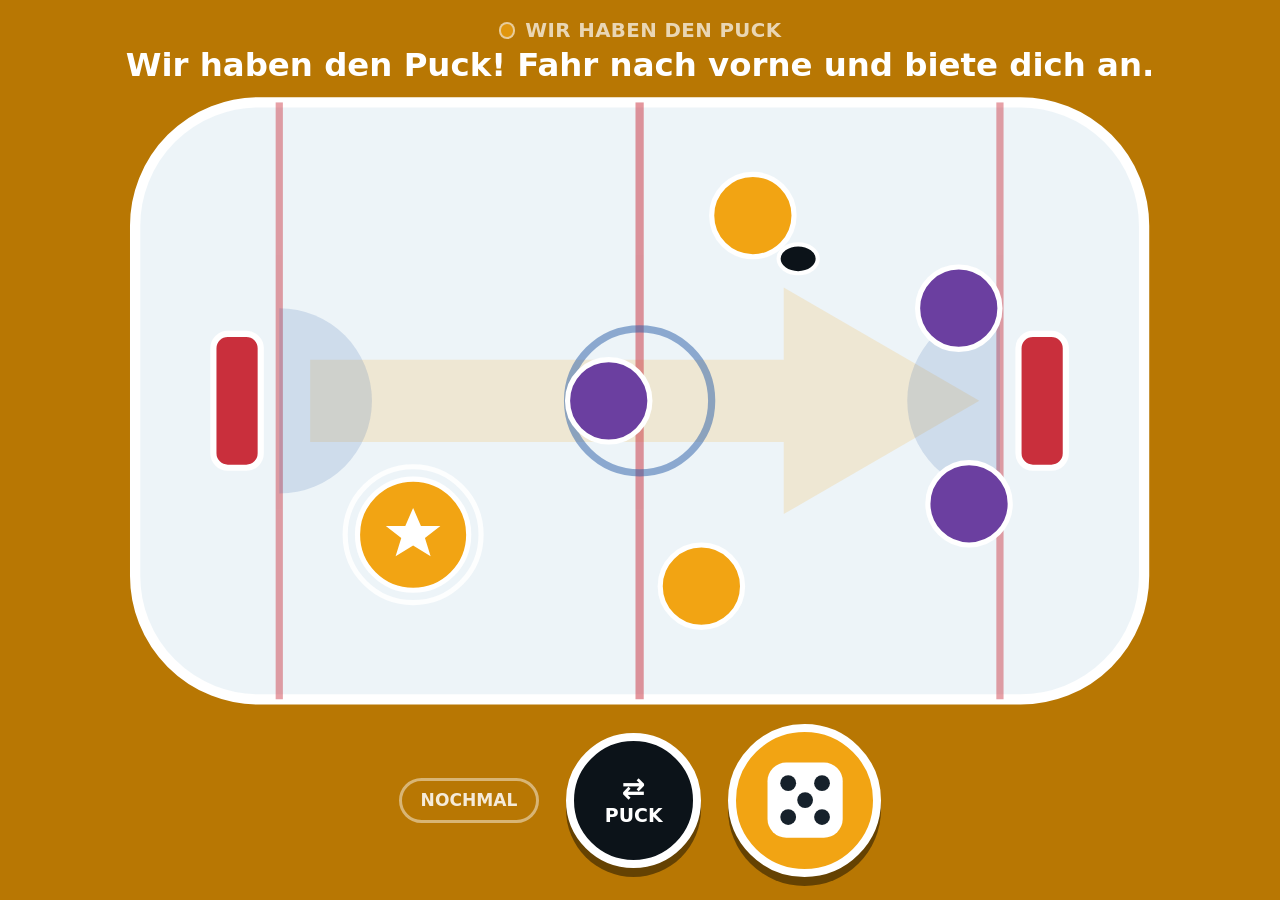
==== commit 9c540452: "Richtungspfeil am Spieler entfernt Richtungspfeil am Spieler entfernt  - Pfeil zeigte nur nach vor" ====
--- a/index.html
+++ b/index.html
@@ -296,14 +296,6 @@
   const ring = svgEl('circle', {r:66, class:'du-ring'}); du.appendChild(ring);
   const puls = svgEl('circle', {r:66, class:'puls'}); du.appendChild(puls);
 
-  // Richtungspfeil am eigenen Spieler
-  const meinPfeil = svgEl('g', {transform:'translate(86,0)'});
-  meinPfeil.appendChild(svgEl('path', {
-    d:'M -8 -14 L 26 0 L -8 14 L -2 0 Z',
-    fill:'#fff', stroke:'#16212B', 'stroke-width':4, 'stroke-linejoin':'round'
-  }));
-  du.appendChild(meinPfeil);
-
   const puck = svgEl('g', {class:'token'});
   puck.appendChild(svgEl('ellipse', {rx:19, ry:14, fill:'#0C1319', stroke:'#fff', 'stroke-width':4}));
   gruppe.appendChild(puck);
@@ -337,7 +329,6 @@
     // Riesenpfeil dreht sich: nach vorne oder zurück
     pfeilG.setAttribute('fill', farbe);
     pfeilG.setAttribute('transform', istWir ? 'translate(0,0)' : 'translate(1000,600) rotate(180)');
-    meinPfeil.setAttribute('transform', istWir ? 'translate(86,0)' : 'translate(-86,0) rotate(180)');
 
     geschafft = false;
     while (konfettiG.firstChild) konfettiG.removeChild(konfettiG.firstChild);
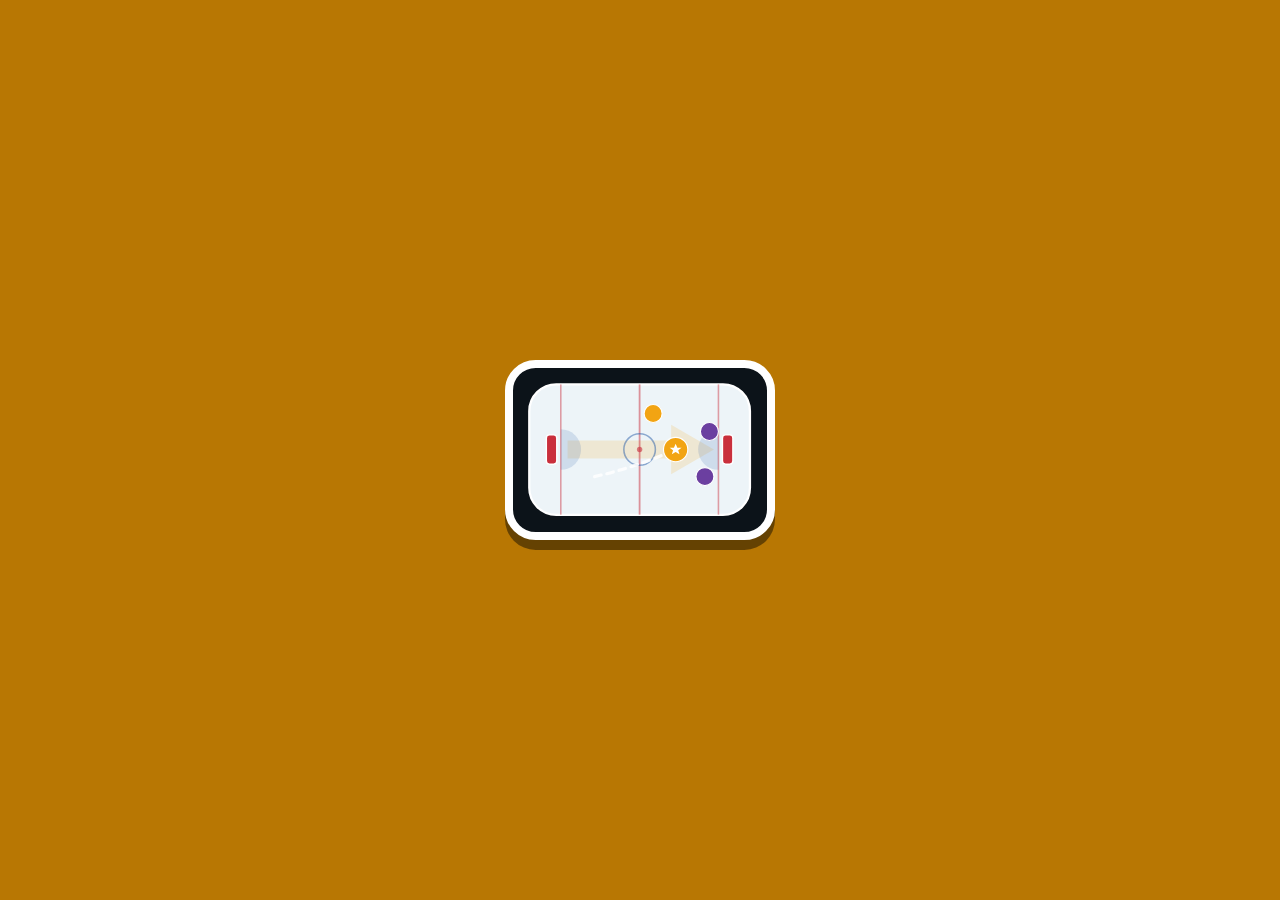
==== commit 23df825f: "Add files via upload" ====
--- a/index.html
+++ b/index.html
@@ -10,469 +10,15 @@
 <title>Taktikboard</title>
 <link rel="manifest" href="manifest.webmanifest">
 <link rel="apple-touch-icon" href="icon-180.png">
-<style>
-  :root{
-    --eis:#EDF4F8;
-    --eis-tief:#D7E5EE;
-    --bande:#16212B;
-    --linie-blau:#2B5FA8;
-    --linie-rot:#C92F3C;
-    --wir:#F2A413;
-    --wir-tief:#B87703;
-    --gegner:#6B3FA0;
-    --gegner-tief:#4A2977;
-    --aktiv:var(--wir);
-    --aktiv-tief:var(--wir-tief);
-  }
-  *{box-sizing:border-box;margin:0;padding:0}
-  html,body{height:100%;height:100dvh}
-  body{
-    background:var(--bande);
-    font-family:ui-rounded, "SF Pro Rounded", "Baloo 2", system-ui, -apple-system, "Segoe UI", sans-serif;
-    font-weight:800;
-    color:#fff;
-    overflow:hidden;
-    -webkit-tap-highlight-color:transparent;
-    touch-action:manipulation;
-  }
-
-  /* Die Bande leuchtet in der Farbe des Teams, das den Puck hat. */
-  .rahmen{
-    height:100%;
-    display:flex;
-    flex-direction:column;
-    padding:calc(clamp(8px,1.6vmin,18px) + env(safe-area-inset-top))
-            calc(clamp(8px,1.6vmin,18px) + env(safe-area-inset-right))
-            calc(clamp(8px,1.6vmin,18px) + env(safe-area-inset-bottom))
-            calc(clamp(8px,1.6vmin,18px) + env(safe-area-inset-left));
-    background:var(--aktiv-tief);
-    transition:background .45s ease;
-  }
-  @media (prefers-reduced-motion:reduce){
-    .rahmen,.token,.pfeil-gross{transition:none !important}
-  }
-
-  .kopf{padding:.3em 0 .45em;text-align:center}
-  .status{
-    display:flex;align-items:center;justify-content:center;gap:.5em;
-    font-size:clamp(14px,2.2vmin,22px);
-    letter-spacing:.02em;
-    text-transform:uppercase;
-    opacity:.7;
-  }
-  .status .marke{
-    width:.85em;height:.85em;border-radius:50%;
-    background:var(--aktiv);
-    border:.14em solid rgba(255,255,255,.85);
-  }
-  /* Der Aufgabentext ist für dich zum Vorlesen — deshalb groß und ruhig. */
-  .aufgabe{
-    font-size:clamp(20px,3.6vmin,38px);
-    line-height:1.15;
-    margin-top:.15em;
-    padding:0 .5em;
-    transition:opacity .3s ease;
-  }
-  .aufgabe.geloest{opacity:.45}
-
-  .eisflaeche{flex:1;min-height:0;display:flex;align-items:center;justify-content:center}
-  svg{width:100%;height:100%;display:block}
-
-  .token{cursor:grab;touch-action:none;transition:transform .5s cubic-bezier(.34,1.2,.5,1)}
-  .token.zieht{transition:none;cursor:grabbing}
-  .token circle{stroke:#fff;stroke-width:5}
-  .du-ring{fill:none;stroke:#fff;stroke-width:6;opacity:.9}
-  .puls{fill:none;stroke:#fff;stroke-width:8;opacity:0}
-  .pfeil-gross{transition:transform .55s cubic-bezier(.34,1.1,.5,1), fill .45s ease}
-
-  .steuerung{
-    display:flex;align-items:center;justify-content:center;gap:clamp(14px,3vmin,32px);
-    padding:clamp(8px,1.6vmin,16px) 0 clamp(4px,1vmin,10px);
-  }
-  .puck-knopf{
-    width:clamp(84px,15vmin,150px);height:clamp(84px,15vmin,150px);
-    border-radius:50%;
-    border:clamp(5px,.9vmin,9px) solid #fff;
-    background:#0C1319;
-    color:#fff;
-    font:inherit;
-    font-size:clamp(13px,2.1vmin,22px);
-    line-height:1.05;
-    text-transform:uppercase;
-    display:flex;flex-direction:column;align-items:center;justify-content:center;gap:.15em;
-    box-shadow:0 clamp(5px,1vmin,10px) 0 rgba(0,0,0,.45);
-    cursor:pointer;
-  }
-  .puck-knopf:active{transform:translateY(4px);box-shadow:0 2px 0 rgba(0,0,0,.45)}
-  .puck-knopf .wechsel{font-size:1.5em;line-height:1}
-  /* Der Würfel ist der Haupt-Knopf: neue Aufgabe. Deshalb heller und etwas größer. */
-  .wuerfel-knopf{
-    background:var(--aktiv);
-    width:clamp(96px,17vmin,168px);height:clamp(96px,17vmin,168px);
-    padding:clamp(14px,2.6vmin,28px);
-    transition:background .45s ease;
-  }
-  .wuerfel-knopf svg{width:100%;height:100%;display:block}
-  .neu{
-    background:transparent;border:3px solid rgba(255,255,255,.45);
-    color:rgba(255,255,255,.85);font:inherit;font-size:clamp(13px,1.9vmin,19px);
-    text-transform:uppercase;padding:.55em 1.1em;border-radius:999px;cursor:pointer;
-  }
-  .neu:active{background:rgba(255,255,255,.14)}
-  button:focus-visible{outline:4px solid #fff;outline-offset:4px}
-</style>
+<link rel="stylesheet" href="css/board.css">
 </head>
 <body>
-<div class="rahmen" id="rahmen">
 
-  <div class="kopf">
-    <div class="status"><span class="marke"></span><span id="statusText">Wir haben den Puck</span></div>
-    <div class="aufgabe" id="aufgabeText">Fahr nach vorne und biete dich an!</div>
-  </div>
-
-  <div class="eisflaeche">
-    <svg id="board" viewBox="0 0 1000 600" preserveAspectRatio="xMidYMid meet" aria-label="Eisfläche">
-      <defs>
-        <clipPath id="eisClip"><rect x="10" y="10" width="980" height="580" rx="120"/></clipPath>
-      </defs>
-
-      <!-- Eis -->
-      <rect x="10" y="10" width="980" height="580" rx="120" fill="var(--eis)" stroke="#fff" stroke-width="10"/>
-      <g clip-path="url(#eisClip)">
-        <!-- Riesenpfeil: die Eisfläche selbst zeigt die Richtung -->
-        <g id="pfeilGross" class="pfeil-gross" fill="var(--wir)" opacity=".16">
-          <path d="M 180 260 H 640 V 190 L 830 300 L 640 410 V 340 H 180 Z"/>
-        </g>
-        <!-- Markierungen -->
-        <line x1="500" y1="10" x2="500" y2="590" stroke="var(--linie-rot)" stroke-width="8" opacity=".5"/>
-        <circle cx="500" cy="300" r="70" fill="none" stroke="var(--linie-blau)" stroke-width="7" opacity=".5"/>
-        <circle cx="500" cy="300" r="12" fill="var(--linie-rot)" opacity=".6"/>
-        <line x1="150" y1="10" x2="150" y2="590" stroke="var(--linie-rot)" stroke-width="7" opacity=".45"/>
-        <line x1="850" y1="10" x2="850" y2="590" stroke="var(--linie-rot)" stroke-width="7" opacity=".45"/>
-        <path d="M 150 210 A 90 90 0 0 1 150 390 Z" fill="var(--linie-blau)" opacity=".16"/>
-        <path d="M 850 210 A 90 90 0 0 0 850 390 Z" fill="var(--linie-blau)" opacity=".16"/>
-      </g>
-
-      <!-- Tore -->
-      <g stroke="#fff" stroke-width="6">
-        <rect x="86" y="235" width="46" height="130" rx="14" fill="var(--linie-rot)"/>
-        <rect x="868" y="235" width="46" height="130" rx="14" fill="var(--linie-rot)"/>
-      </g>
-
-      <g id="spieler"></g>
-      <g id="konfetti"></g>
-    </svg>
-  </div>
-
-  <div class="steuerung">
-    <button class="neu" id="neuKnopf" type="button">Nochmal</button>
-    <button class="puck-knopf" id="puckKnopf" type="button" aria-label="Andere Puck-Seite">
-      <span class="wechsel" aria-hidden="true">⇄</span>
-      <span>Puck</span>
-    </button>
-    <button class="puck-knopf wuerfel-knopf" id="wuerfelKnopf" type="button" aria-label="Neue Aufgabe würfeln">
-      <svg id="wuerfelIcon" viewBox="0 0 48 48" aria-hidden="true">
-        <rect x="4" y="4" width="40" height="40" rx="10" fill="#fff"/>
-        <circle cx="15" cy="15" r="4.2" fill="#16212B"/>
-        <circle cx="33" cy="15" r="4.2" fill="#16212B"/>
-        <circle cx="24" cy="24" r="4.2" fill="#16212B"/>
-        <circle cx="15" cy="33" r="4.2" fill="#16212B"/>
-        <circle cx="33" cy="33" r="4.2" fill="#16212B"/>
-      </svg>
-    </button>
-  </div>
+<div class="start">
+  <div class="kacheln" id="kacheln"></div>
 </div>
 
-<script>
-(function(){
-  const svg      = document.getElementById('board');
-  const gruppe   = document.getElementById('spieler');
-  const rahmen   = document.getElementById('rahmen');
-  const statusEl = document.getElementById('statusText');
-  const aufgabeEl= document.getElementById('aufgabeText');
-  const konfettiG= document.getElementById('konfetti');
-  const wuerfelIcon = document.getElementById('wuerfelIcon');
-  const pfeilG   = document.getElementById('pfeilGross');
-
-  const FARBE = {
-    wir:     getCSS('--wir'),
-    wirTief: getCSS('--wir-tief'),
-    geg:     getCSS('--gegner'),
-    gegTief: getCSS('--gegner-tief')
-  };
-  function getCSS(n){ return getComputedStyle(document.documentElement).getPropertyValue(n).trim(); }
-
-  // Jede Aufgabe steht für sich. start = wo er anfängt, ziel = wo er hin soll.
-  // Die beiden dürfen NIE gleich sein, sonst gibt es nichts zu tun.
-  // puck = 'wir' oder 'gegner' — bestimmt Farbe, Pfeilrichtung und Statuszeile.
-  // Neue Aufgaben einfach unten anhängen, sonst ist nichts anzupassen.
-  const AUFGABEN = [
-    {
-      puck:'wir',
-      start:{x:280, y:430},
-      ziel: {x:700, y:300},
-      mate: [{x:610, y:120},{x:560, y:480}],
-      geg:  [{x:810, y:210},{x:820, y:400},{x:470, y:300}],
-      text:'Wir haben den Puck! Fahr nach vorne und biete dich an.',
-      lob: 'Super! Vorne hilft man mit.'
-    },
-    {
-      puck:'wir',
-      start:{x:620, y:300},
-      ziel: {x:790, y:470},
-      mate: [{x:540, y:170},{x:330, y:380}],
-      geg:  [{x:700, y:180},{x:760, y:300},{x:480, y:460}],
-      text:'Dein Freund hat den Puck. Fahr zum Tor, damit er dir zuspielen kann!',
-      lob: 'Genau! Vor dem Tor kannst du Tore schießen.'
-    },
-    {
-      puck:'wir',
-      start:{x:250, y:170},
-      ziel: {x:500, y:300},
-      mate: [{x:180, y:400},{x:700, y:210}],
-      geg:  [{x:380, y:250},{x:620, y:430},{x:800, y:330}],
-      text:'Der Puck kommt aus unserer Ecke. Fahr in die Mitte und hol ihn ab!',
-      lob: 'Toll! In der Mitte bist du gut zu finden.'
-    },
-    {
-      puck:'gegner',
-      start:{x:730, y:180},
-      ziel: {x:300, y:300},
-      mate: [{x:380, y:140},{x:360, y:465}],
-      geg:  [{x:520, y:300},{x:430, y:150},{x:450, y:455}],
-      text:'Der Gegner hat den Puck! Fahr zurück vor dein Tor.',
-      lob: 'Stark! Du hilfst hinten mit.'
-    },
-    {
-      puck:'gegner',
-      start:{x:520, y:150},
-      ziel: {x:330, y:430},
-      mate: [{x:300, y:180},{x:600, y:320}],
-      geg:  [{x:450, y:450},{x:640, y:170},{x:720, y:400}],
-      text:'Ein Gegner fährt zu deinem Tor. Fahr zwischen ihn und das Tor!',
-      lob: 'Klasse! Immer zwischen Gegner und Tor.'
-    },
-    {
-      puck:'gegner',
-      start:{x:800, y:300},
-      ziel: {x:540, y:235},
-      mate: [{x:400, y:420},{x:250, y:280}],
-      geg:  [{x:620, y:170},{x:700, y:430},{x:450, y:300}],
-      text:'Der Gegner ganz nah bei dir hat den Puck. Fahr hin und störe ihn!',
-      lob: 'Ja! Nah dran ist er nervös.'
-    }
-  ];
-
-  let nr = 0;                       // welche Aufgabe gerade läuft
-  let zustand = AUFGABEN[0].puck;
-  let geschafft = false;
-
-  // --- Spielfiguren bauen ---------------------------------------------------
-  // Alle SVG-Knoten hierüber bauen. innerHTML funktioniert auf SVG-Elementen
-  // in iOS-Safari nicht zuverlässig und bricht das ganze Skript ab.
-  function svgEl(tag, attrs){
-    const el = document.createElementNS('http://www.w3.org/2000/svg', tag);
-    for (const k in attrs) el.setAttribute(k, attrs[k]);
-    return el;
-  }
-  function token(id, r, fill, extra){
-    const g = svgEl('g', {class:'token', id:id});
-    g.appendChild(svgEl('circle', {r:r, fill:fill}));
-    if (extra) g.appendChild(extra);
-    gruppe.appendChild(g);
-    return g;
-  }
-  function stern(){
-    return svgEl('path', {
-      d:'M0 -26 L7.6 -8.4 L26.5 -8.4 L11.5 3.2 L17 21 L0 10.5 L-17 21 L-11.5 3.2 L-26.5 -8.4 L-7.6 -8.4 Z',
-      fill:'#fff'
-    });
-  }
-
-  const gegner = AUFGABEN[0].geg.map((_,i)=> token('geg'+i, 40, FARBE.geg));
-  const mates  = AUFGABEN[0].mate.map((_,i)=> token('mate'+i, 40, FARBE.wir));
-
-  const du = token('du', 54, FARBE.wir, stern());
-  const ring = svgEl('circle', {r:66, class:'du-ring'}); du.appendChild(ring);
-  const puls = svgEl('circle', {r:66, class:'puls'}); du.appendChild(puls);
-
-  const puck = svgEl('g', {class:'token'});
-  puck.appendChild(svgEl('ellipse', {rx:19, ry:14, fill:'#0C1319', stroke:'#fff', 'stroke-width':4}));
-  gruppe.appendChild(puck);
-
-  // --- Zustand anwenden -----------------------------------------------------
-  function setze(el, p){ el.setAttribute('transform','translate('+p.x+','+p.y+')'); }
-
-  function anwenden(){
-    const a = AUFGABEN[nr];
-    zustand = a.puck;
-    const istWir = zustand === 'wir';
-    const farbe  = istWir ? FARBE.wir : FARBE.geg;
-    const tief   = istWir ? FARBE.wirTief : FARBE.gegTief;
-
-    document.documentElement.style.setProperty('--aktiv', farbe);
-    document.documentElement.style.setProperty('--aktiv-tief', tief);
-    statusEl.textContent = istWir ? 'Wir haben den Puck' : 'Gegner hat den Puck';
-    aufgabeEl.textContent = a.text;
-    aufgabeEl.classList.remove('geloest');
-
-    setze(du, a.start);
-    pos.x = a.start.x; pos.y = a.start.y;
-    a.mate.forEach((p,i)=> setze(mates[i], p));
-    a.geg.forEach((p,i)=> setze(gegner[i], p));
-
-    // Puck neben den Spieler legen, der ihn hat.
-    // Bei "wir" hat ihn ein Mitspieler, nicht er selbst — er soll sich ja anbieten.
-    const halter = istWir ? a.mate[0] : a.geg[0];
-    setze(puck, {x: halter.x + (istWir ? 44 : -44), y: halter.y + 42});
-
-    // Riesenpfeil dreht sich: nach vorne oder zurück
-    pfeilG.setAttribute('fill', farbe);
-    pfeilG.setAttribute('transform', istWir ? 'translate(0,0)' : 'translate(1000,600) rotate(180)');
-
-    geschafft = false;
-    while (konfettiG.firstChild) konfettiG.removeChild(konfettiG.firstChild);
-  }
-
-  // Zufällig, aber nie zweimal dieselbe hintereinander.
-  function zufall(nurDiese){
-    const moeglich = AUFGABEN
-      .map((a,i)=> i)
-      .filter(i => i !== nr && (!nurDiese || AUFGABEN[i].puck === nurDiese));
-    if(!moeglich.length) return;
-    nr = moeglich[Math.floor(Math.random()*moeglich.length)];
-    anwenden();
-  }
-
-  function wuerfeln(){
-    wuerfelIcon.animate(
-      [{transform:'rotate(0deg) scale(1)'},
-       {transform:'rotate(360deg) scale(1.2)'},
-       {transform:'rotate(720deg) scale(1)'}],
-      {duration:500, easing:'ease-out'}
-    );
-    zufall(null);
-  }
-
-  // Puck-Knopf: neue Aufgabe, aber mit der jeweils anderen Puck-Seite.
-  function wechsle(){
-    zufall(zustand === 'wir' ? 'gegner' : 'wir');
-  }
-
-  // --- Ziehen ---------------------------------------------------------------
-  let zieht = false;
-  const pos = {x:0, y:0};
-
-  function svgPunkt(ev){
-    const pt = svg.createSVGPoint();
-    pt.x = ev.clientX; pt.y = ev.clientY;
-    return pt.matrixTransform(svg.getScreenCTM().inverse());
-  }
-
-  du.addEventListener('pointerdown', ev=>{
-    zieht = true;
-    du.classList.add('zieht');
-    du.setPointerCapture(ev.pointerId);
-    ev.preventDefault();
-  });
-
-  du.addEventListener('pointermove', ev=>{
-    if(!zieht) return;
-    const p = svgPunkt(ev);
-    pos.x = Math.max(70, Math.min(930, p.x));
-    pos.y = Math.max(70, Math.min(530, p.y));
-    setze(du, pos);
-  });
-
-  function loslassen(ev){
-    if(!zieht) return;
-    zieht = false;
-    du.classList.remove('zieht');
-    pruefe();
-  }
-  du.addEventListener('pointerup', loslassen);
-  du.addEventListener('pointercancel', loslassen);
-
-  function pruefe(){
-    if(geschafft) return;
-    const a = AUFGABEN[nr];
-    // Ohne sichtbaren Kreis muss die Trefferzone großzügig sein.
-    const d = Math.hypot(pos.x - a.ziel.x, pos.y - a.ziel.y);
-    if(d < 170){
-      setze(du, a.ziel);
-      pos.x = a.ziel.x; pos.y = a.ziel.y;
-      geschafft = true;
-      aufgabeEl.textContent = a.lob;
-      aufgabeEl.classList.add('geloest');
-      jubel();
-    }
-  }
-
-  function jubel(){
-    const ziel = AUFGABEN[nr].ziel;
-
-    // Ring stößt sich ab
-    puls.animate(
-      [{transform:'scale(1)', opacity:.95},{transform:'scale(2.4)', opacity:0}],
-      {duration:700, easing:'ease-out'}
-    );
-    // Spieler hüpft kurz
-    du.animate(
-      [{transform:'translate('+ziel.x+'px,'+ziel.y+'px) scale(1)'},
-       {transform:'translate('+ziel.x+'px,'+ziel.y+'px) scale(1.35)'},
-       {transform:'translate('+ziel.x+'px,'+ziel.y+'px) scale(1)'}],
-      {duration:520, easing:'ease-out'}
-    );
-
-    // Sterne fliegen nach außen
-    const farben = ['#F2A413','#FFFFFF','#FFD874','#2B5FA8'];
-    for(let i=0; i<14; i++){
-      const winkel = (Math.PI*2/14)*i + Math.random()*.4;
-      const weite  = 130 + Math.random()*110;
-      const s = svgEl('path', {
-        d:'M0 -13 L3.8 -4.2 L13.2 -4.2 L5.7 1.6 L8.5 10.5 L0 5.2 L-8.5 10.5 L-5.7 1.6 L-13.2 -4.2 L-3.8 -4.2 Z',
-        fill: farben[i % farben.length],
-        transform:'translate('+ziel.x+','+ziel.y+')'
-      });
-      konfettiG.appendChild(s);
-      const anim = s.animate([
-        {transform:'translate('+ziel.x+'px,'+ziel.y+'px) scale(.4) rotate(0deg)', opacity:1},
-        {transform:'translate('+(ziel.x+Math.cos(winkel)*weite)+'px,'+
-                                (ziel.y+Math.sin(winkel)*weite)+'px) scale(1.5) rotate('+
-                                (Math.random()*540-270)+'deg)', opacity:0}
-      ], {duration:750 + Math.random()*350, easing:'cubic-bezier(.2,.7,.4,1)'});
-      anim.onfinish = ()=> s.remove();
-    }
-  }
-
-  // Tastatur: Pfeiltasten bewegen den eigenen Spieler
-  document.addEventListener('keydown', ev=>{
-    const schritt = 25;
-    const m = {ArrowLeft:[-1,0], ArrowRight:[1,0], ArrowUp:[0,-1], ArrowDown:[0,1]}[ev.key];
-    if(!m) return;
-    ev.preventDefault();
-    const t = du.getAttribute('transform').match(/-?\d+(\.\d+)?/g).map(Number);
-    pos.x = Math.max(70, Math.min(930, t[0] + m[0]*schritt));
-    pos.y = Math.max(70, Math.min(530, t[1] + m[1]*schritt));
-    du.classList.add('zieht');
-    setze(du, pos);
-    clearTimeout(window.__kbTimer);
-    window.__kbTimer = setTimeout(()=>{ du.classList.remove('zieht'); pruefe(); }, 220);
-  });
-
-  document.getElementById('puckKnopf').addEventListener('click', wechsle);
-  document.getElementById('wuerfelKnopf').addEventListener('click', wuerfeln);
-  document.getElementById('neuKnopf').addEventListener('click', anwenden);
-
-  anwenden();
-})();
-
-// Offline-Betrieb. Läuft nur über http(s), beim direkten Öffnen der Datei nicht.
-if ('serviceWorker' in navigator && location.protocol.startsWith('http')) {
-  window.addEventListener('load', () => {
-    navigator.serviceWorker.register('sw.js').catch(() => {});
-  });
-}
-</script>
+<script type="module" src="js/start.js"></script>
+<script src="js/offline.js"></script>
 </body>
 </html>
--- a/css/board.css
+++ b/css/board.css
@@ -0,0 +1,160 @@
+/* Gemeinsames Layout für alle Stufen und die Startseite. */
+
+:root{
+  --eis:#EDF4F8;
+  --eis-tief:#D7E5EE;
+  --bande:#16212B;
+  --linie-blau:#2B5FA8;
+  --linie-rot:#C92F3C;
+  --wir:#F2A413;
+  --wir-tief:#B87703;
+  --gegner:#6B3FA0;
+  --gegner-tief:#4A2977;
+  --aktiv:var(--wir);
+  --aktiv-tief:var(--wir-tief);
+}
+
+*{box-sizing:border-box;margin:0;padding:0}
+html,body{height:100%;height:100dvh}
+body{
+  background:var(--bande);
+  font-family:ui-rounded, "SF Pro Rounded", "Baloo 2", system-ui, -apple-system, "Segoe UI", sans-serif;
+  font-weight:800;
+  color:#fff;
+  overflow:hidden;
+  -webkit-tap-highlight-color:transparent;
+  touch-action:manipulation;
+}
+
+/* Die Bande leuchtet in der Farbe des Teams, das den Puck hat. */
+.rahmen{
+  height:100%;
+  display:flex;
+  flex-direction:column;
+  padding:calc(clamp(8px,1.6vmin,18px) + env(safe-area-inset-top))
+          calc(clamp(8px,1.6vmin,18px) + env(safe-area-inset-right))
+          calc(clamp(8px,1.6vmin,18px) + env(safe-area-inset-bottom))
+          calc(clamp(8px,1.6vmin,18px) + env(safe-area-inset-left));
+  background:var(--aktiv-tief);
+  transition:background .45s ease;
+}
+@media (prefers-reduced-motion:reduce){
+  .rahmen,.token,.pfeil-gross,.kachel{transition:none !important}
+}
+
+/* --- Kopfbereich einer Stufe ------------------------------------------- */
+.kopf{padding:.3em 0 .45em;text-align:center;position:relative}
+.status{
+  display:flex;align-items:center;justify-content:center;gap:.5em;
+  font-size:clamp(14px,2.2vmin,22px);
+  letter-spacing:.02em;
+  text-transform:uppercase;
+  opacity:.7;
+}
+.status .marke{
+  width:.85em;height:.85em;border-radius:50%;
+  background:var(--aktiv);
+  border:.14em solid rgba(255,255,255,.85);
+}
+/* Der Aufgabentext ist zum Vorlesen — deshalb groß und ruhig. */
+.aufgabe{
+  font-size:clamp(20px,3.6vmin,38px);
+  line-height:1.15;
+  margin-top:.15em;
+  padding:0 2.6em;
+  transition:opacity .3s ease;
+}
+.aufgabe.geloest{opacity:.45}
+
+/* Zurück zur Startseite — klein, damit sie nicht der Hauptknopf ist. */
+.zurueck{
+  position:absolute;left:0;top:0;
+  width:clamp(40px,6vmin,58px);height:clamp(40px,6vmin,58px);
+  border-radius:50%;
+  border:3px solid rgba(255,255,255,.4);
+  background:transparent;
+  display:flex;align-items:center;justify-content:center;
+  cursor:pointer;
+  text-decoration:none;
+}
+.zurueck svg{width:55%;height:55%;fill:none;stroke:#fff;stroke-width:3.4;
+             stroke-linecap:round;stroke-linejoin:round}
+.zurueck:active{background:rgba(255,255,255,.14)}
+
+/* --- Eisfläche ---------------------------------------------------------- */
+.eisflaeche{flex:1;min-height:0;display:flex;align-items:center;justify-content:center}
+.eisflaeche svg{width:100%;height:100%;display:block}
+
+.token{cursor:grab;touch-action:none;transition:transform .5s cubic-bezier(.34,1.2,.5,1)}
+.token.zieht{transition:none;cursor:grabbing}
+.token circle{stroke:#fff;stroke-width:5}
+.du-ring{fill:none;stroke:#fff;stroke-width:6;opacity:.9}
+.puls{fill:none;stroke:#fff;stroke-width:8;opacity:0}
+.pfeil-gross{transition:transform .55s cubic-bezier(.34,1.1,.5,1), fill .45s ease}
+
+/* --- Steuerung ---------------------------------------------------------- */
+.steuerung{
+  display:flex;align-items:center;justify-content:center;gap:clamp(14px,3vmin,32px);
+  padding:clamp(8px,1.6vmin,16px) 0 clamp(4px,1vmin,10px);
+}
+.puck-knopf{
+  width:clamp(84px,15vmin,150px);height:clamp(84px,15vmin,150px);
+  border-radius:50%;
+  border:clamp(5px,.9vmin,9px) solid #fff;
+  background:#0C1319;
+  color:#fff;
+  font:inherit;
+  font-size:clamp(13px,2.1vmin,22px);
+  line-height:1.05;
+  text-transform:uppercase;
+  display:flex;flex-direction:column;align-items:center;justify-content:center;gap:.15em;
+  box-shadow:0 clamp(5px,1vmin,10px) 0 rgba(0,0,0,.45);
+  cursor:pointer;
+}
+.puck-knopf:active{transform:translateY(4px);box-shadow:0 2px 0 rgba(0,0,0,.45)}
+.puck-knopf .wechsel{font-size:1.5em;line-height:1}
+/* Der Würfel ist der Haupt-Knopf: neue Aufgabe. Deshalb heller und größer. */
+.wuerfel-knopf{
+  background:var(--aktiv);
+  width:clamp(96px,17vmin,168px);height:clamp(96px,17vmin,168px);
+  padding:clamp(14px,2.6vmin,28px);
+  transition:background .45s ease;
+}
+.wuerfel-knopf svg{width:100%;height:100%;display:block}
+.neu{
+  background:transparent;border:3px solid rgba(255,255,255,.45);
+  color:rgba(255,255,255,.85);font:inherit;font-size:clamp(13px,1.9vmin,19px);
+  text-transform:uppercase;padding:.55em 1.1em;border-radius:999px;cursor:pointer;
+}
+.neu:active{background:rgba(255,255,255,.14)}
+button:focus-visible,a:focus-visible{outline:4px solid #fff;outline-offset:4px}
+
+/* --- Startseite --------------------------------------------------------- */
+.start{
+  height:100%;
+  display:flex;flex-direction:column;align-items:center;justify-content:center;
+  gap:clamp(14px,3vmin,34px);
+  padding:calc(clamp(10px,2vmin,24px) + env(safe-area-inset-top))
+          calc(clamp(10px,2vmin,24px) + env(safe-area-inset-right))
+          calc(clamp(10px,2vmin,24px) + env(safe-area-inset-bottom))
+          calc(clamp(10px,2vmin,24px) + env(safe-area-inset-left));
+  background:var(--wir-tief);
+}
+.kacheln{
+  display:flex;flex-wrap:wrap;align-items:center;justify-content:center;
+  gap:clamp(14px,3vmin,34px);
+}
+/* Bewusst nur Bild, kein Text — er kann noch nicht lesen. */
+.kachel{
+  width:clamp(160px,30vmin,300px);
+  border:clamp(5px,.9vmin,9px) solid #fff;
+  border-radius:clamp(20px,3.4vmin,36px);
+  background:#0C1319;
+  padding:clamp(9px,1.6vmin,18px);
+  box-shadow:0 clamp(6px,1.1vmin,12px) 0 rgba(0,0,0,.45);
+  cursor:pointer;
+  display:block;
+  transition:transform .18s ease;
+}
+.kachel:active{transform:translateY(5px);box-shadow:0 2px 0 rgba(0,0,0,.45)}
+.kachel svg{width:100%;height:auto;display:block;border-radius:clamp(12px,2vmin,22px)}
